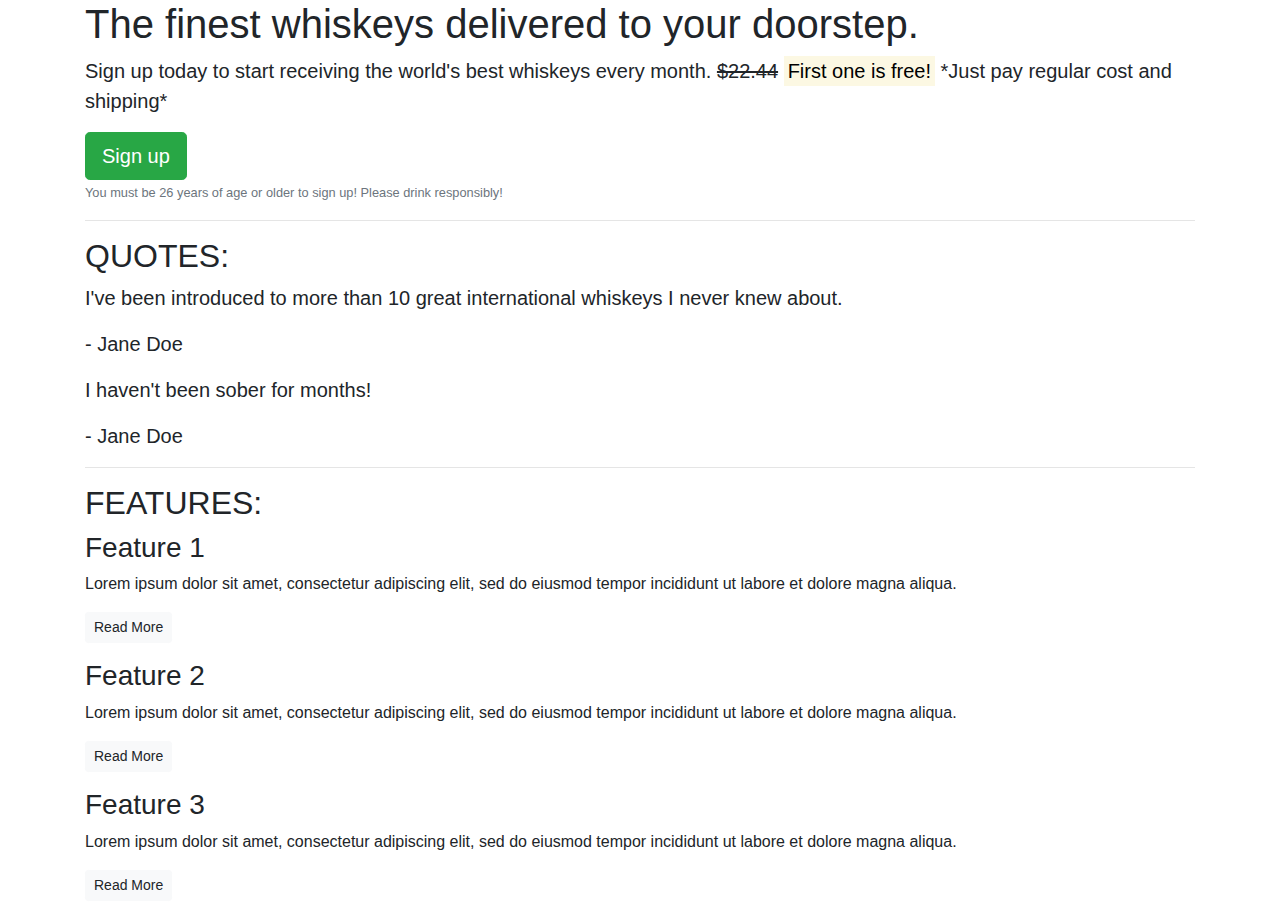
==== Whisky drop/index.html @ f699e44e "first commit for whiskydrop" ====
<!DOCTYPE html>
<html lang="en-us">

<head>
    <meta charset="utf-8">

    <title>Whiskey Drop | Taste a new whiskey every month</title>
    <meta name="viewport" content="width=device-width, initial-scale=1.0">
    <link rel="stylesheet" href="https://stackpath.bootstrapcdn.com/bootstrap/4.3.1/css/bootstrap.min.css" integrity="sha384-ggOyR0iXCbMQv3Xipma34MD+dH/1fQ784/j6cY/iJTQUOhcWr7x9JvoRxT2MZw1T" crossorigin="anonymous">
  <script src="https://stackpath.bootstrapcdn.com/bootstrap/4.3.1/js/bootstrap.min.js" integrity="sha384-JjSmVgyd0p3pXB1rRibZUAYoIIy6OrQ6VrjIEaFf/nJGzIxFDsf4x0xIM+B07jRM" crossorigin="anonymous"></script>
</head>

<body>
    <article class="container">
        <!-- Callout -->
        <section class="callout">
            <h1>The finest whiskeys delivered to your doorstep.</h1>
            <p class="lead">Sign up today to start receiving the world's best whiskeys every month. <s>$22.44</s> <strong><mark>First one is free!</mark></strong> *Just pay regular cost and shipping*</p>
            <button class="btn btn-success btn-lg">Sign up</button>
            <p class="text-muted"><small>You must be 26 years of age or older to sign up! Please drink responsibly!</small></p>
        </section>
        <!-- /.callout -->
        <hr>

        <!-- Quotes -->
        <section class="quotes">
            <h2 class="text-uppercase">Quotes:</h2>
            <blockquote class="blockquote">
                <p>I've been introduced to more than 10 great international whiskeys I never knew about.</p>
                <p>- Jane Doe</p>
            </blockquote>
            <blockquote class="blockquote">
                <p>I haven't been sober for months!</p>
                <p>- Jane Doe</p>
            </blockquote>
        </section>
        <!-- /.quotes -->
        <hr>

        <!-- Features -->
        <section class="features">
            <h2 class="text-uppercase">Features:</h2>
            <div class="feature">
                <h3>Feature 1</h3>
                <p>Lorem ipsum dolor sit amet, consectetur adipiscing elit, sed do eiusmod tempor incididunt ut labore et dolore magna aliqua.</p>
                <p><a href="" class="btn btn-sm btn-light">Read More</a></p>
            </div>
            <div class="feature">
                <h3>Feature 2</h3>
                <p>Lorem ipsum dolor sit amet, consectetur adipiscing elit, sed do eiusmod tempor incididunt ut labore et dolore magna aliqua.</p>
                <p><a href="" class="btn btn-sm btn-light">Read More</a></p>
            </div>
            <div class="feature">
                <h3>Feature 3</h3>
                <p>Lorem ipsum dolor sit amet, consectetur adipiscing elit, sed do eiusmod tempor incididunt ut labore et dolore magna aliqua.</p>
                <p><a href="" class="btn btn-sm btn-light">Read More</a></p>
            </div>
        </section>
        <!-- /.features -->
    </article>
</body>

</html>
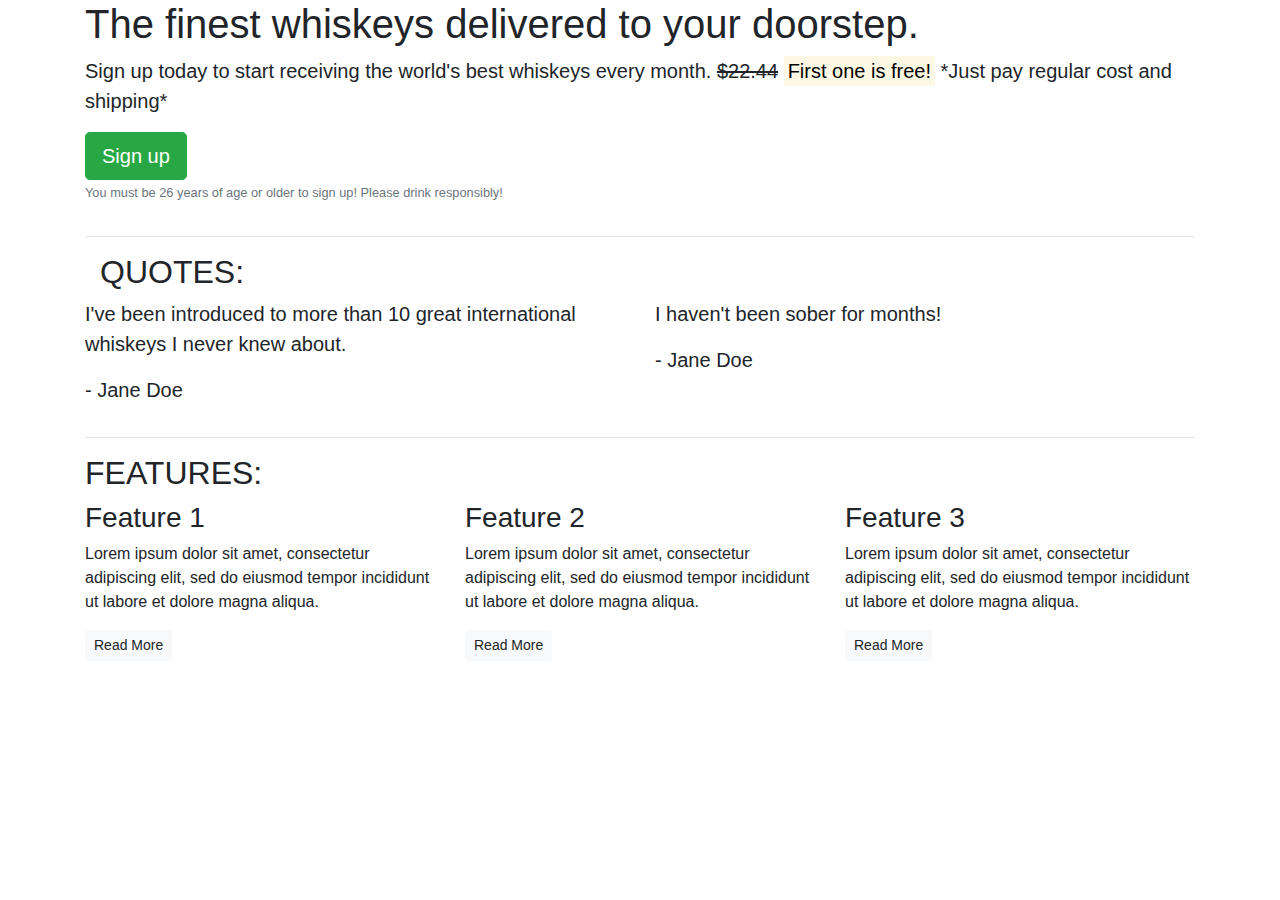
==== commit 2494d499: "part 2 of bootstrap walkthrough" ====
--- a/Whisky drop/index.html
+++ b/Whisky drop/index.html
@@ -2,62 +2,87 @@
 <html lang="en-us">
 
 <head>
-    <meta charset="utf-8">
-
-    <title>Whiskey Drop | Taste a new whiskey every month</title>
-    <meta name="viewport" content="width=device-width, initial-scale=1.0">
-    <link rel="stylesheet" href="https://stackpath.bootstrapcdn.com/bootstrap/4.3.1/css/bootstrap.min.css" integrity="sha384-ggOyR0iXCbMQv3Xipma34MD+dH/1fQ784/j6cY/iJTQUOhcWr7x9JvoRxT2MZw1T" crossorigin="anonymous">
-  <script src="https://stackpath.bootstrapcdn.com/bootstrap/4.3.1/js/bootstrap.min.js" integrity="sha384-JjSmVgyd0p3pXB1rRibZUAYoIIy6OrQ6VrjIEaFf/nJGzIxFDsf4x0xIM+B07jRM" crossorigin="anonymous"></script>
+  <meta charset="utf-8">
+  <title>Whiskey Drop | Taste a new whiskey every month</title>
+  <meta name="viewport" content="width=device-width, initial-scale=1.0">
+  <link rel="stylesheet" href="https://stackpath.bootstrapcdn.com/bootstrap/4.3.1/css/bootstrap.min.css" integrity="sha384-ggOyR0iXCbMQv3Xipma34MD+dH/1fQ784/j6cY/iJTQUOhcWr7x9JvoRxT2MZw1T" crossorigin="anonymous">
 </head>
 
 <body>
-    <article class="container">
-        <!-- Callout -->
+  <article class="container">
+    <!-- Callout -->
+    <div class="row">
+      <div class="col-12">
         <section class="callout">
-            <h1>The finest whiskeys delivered to your doorstep.</h1>
-            <p class="lead">Sign up today to start receiving the world's best whiskeys every month. <s>$22.44</s> <strong><mark>First one is free!</mark></strong> *Just pay regular cost and shipping*</p>
-            <button class="btn btn-success btn-lg">Sign up</button>
-            <p class="text-muted"><small>You must be 26 years of age or older to sign up! Please drink responsibly!</small></p>
+          <h1>The finest whiskeys delivered to your doorstep.</h1>
+          <p class="lead">Sign up today to start receiving the world's best whiskeys every month.
+            <s>$22.44</s> <strong><mark>First one is free!</mark></strong> *Just pay regular cost and shipping*</p>
+          <button class="btn btn-success btn-lg">Sign up</button>
+          <p class="text-muted"><small>You must be 26 years of age or older to sign up! Please drink responsibly!</small></p>
         </section>
-        <!-- /.callout -->
-        <hr>
+      </div>
+    </div>
+    <!-- /.callout -->
+    <hr>
 
-        <!-- Quotes -->
-        <section class="quotes">
-            <h2 class="text-uppercase">Quotes:</h2>
-            <blockquote class="blockquote">
-                <p>I've been introduced to more than 10 great international whiskeys I never knew about.</p>
-                <p>- Jane Doe</p>
-            </blockquote>
-            <blockquote class="blockquote">
-                <p>I haven't been sober for months!</p>
-                <p>- Jane Doe</p>
-            </blockquote>
-        </section>
-        <!-- /.quotes -->
-        <hr>
+    <!-- Quotes -->
+    <section class="quotes">
+      <div class="quotes">
+        <div class="col-12">
+          <h2 class="text-uppercase">Quotes:</h2>
+        </div>
+      </div>
+      <div class="row">
+        <div class="col-12 col-md-6">
+          <blockquote class="blockquote">
+            <p>I've been introduced to more than 10 great international whiskeys I never knew about.</p>
+            <p>- Jane Doe</p>
+          </blockquote>
+        </div>
+        <div class="col-12 col-md-6">
+          <blockquote class="blockquote">
+            <p>I haven't been sober for months!</p>
+            <p>- Jane Doe</p>
+          </blockquote>
+        </div>
+      </div>
+    </section>
+    <!-- /.quotes -->
+    <hr>
 
-        <!-- Features -->
-        <section class="features">
-            <h2 class="text-uppercase">Features:</h2>
-            <div class="feature">
-                <h3>Feature 1</h3>
-                <p>Lorem ipsum dolor sit amet, consectetur adipiscing elit, sed do eiusmod tempor incididunt ut labore et dolore magna aliqua.</p>
-                <p><a href="" class="btn btn-sm btn-light">Read More</a></p>
-            </div>
-            <div class="feature">
-                <h3>Feature 2</h3>
-                <p>Lorem ipsum dolor sit amet, consectetur adipiscing elit, sed do eiusmod tempor incididunt ut labore et dolore magna aliqua.</p>
-                <p><a href="" class="btn btn-sm btn-light">Read More</a></p>
-            </div>
-            <div class="feature">
-                <h3>Feature 3</h3>
-                <p>Lorem ipsum dolor sit amet, consectetur adipiscing elit, sed do eiusmod tempor incididunt ut labore et dolore magna aliqua.</p>
-                <p><a href="" class="btn btn-sm btn-light">Read More</a></p>
-            </div>
-        </section>
-        <!-- /.features -->
-    </article>
+    <!-- Features -->
+    <section class="features">
+      <div class="row">
+        <div class="col-12">
+          <h2 class="text-uppercase">Features:</h2>
+        </div>
+      </div>
+      <div class="row">
+        <div class="col-12 col-md-6 col-lg-4">
+          <div class="feature">
+            <h3>Feature 1</h3>
+            <p>Lorem ipsum dolor sit amet, consectetur adipiscing elit, sed do eiusmod tempor incididunt ut labore et dolore magna aliqua.</p>
+            <p><a href="" class="btn btn-sm btn-light">Read More</a></p>
+          </div>
+        </div>
+        <div class="col-12 col-md-6 col-lg-4">
+          <div class="feature">
+            <h3>Feature 2</h3>
+            <p>Lorem ipsum dolor sit amet, consectetur adipiscing elit, sed do eiusmod tempor incididunt ut labore et dolore magna aliqua.</p>
+            <p><a href="" class="btn btn-sm btn-light">Read More</a></p>
+          </div>
+        </div>
+        <div class="col-12 d-md-none d-lg-block col-lg-4">
+          <div class="feature">
+            <h3>Feature 3</h3>
+            <p>Lorem ipsum dolor sit amet, consectetur adipiscing elit, sed do eiusmod tempor incididunt ut labore et dolore magna aliqua.</p>
+            <p><a href="" class="btn btn-sm btn-light">Read More</a></p>
+          </div>
+        </div>
+      </div>
+    </section>
+    <!-- /.features -->
+  </article>
 </body>
 
 </html>
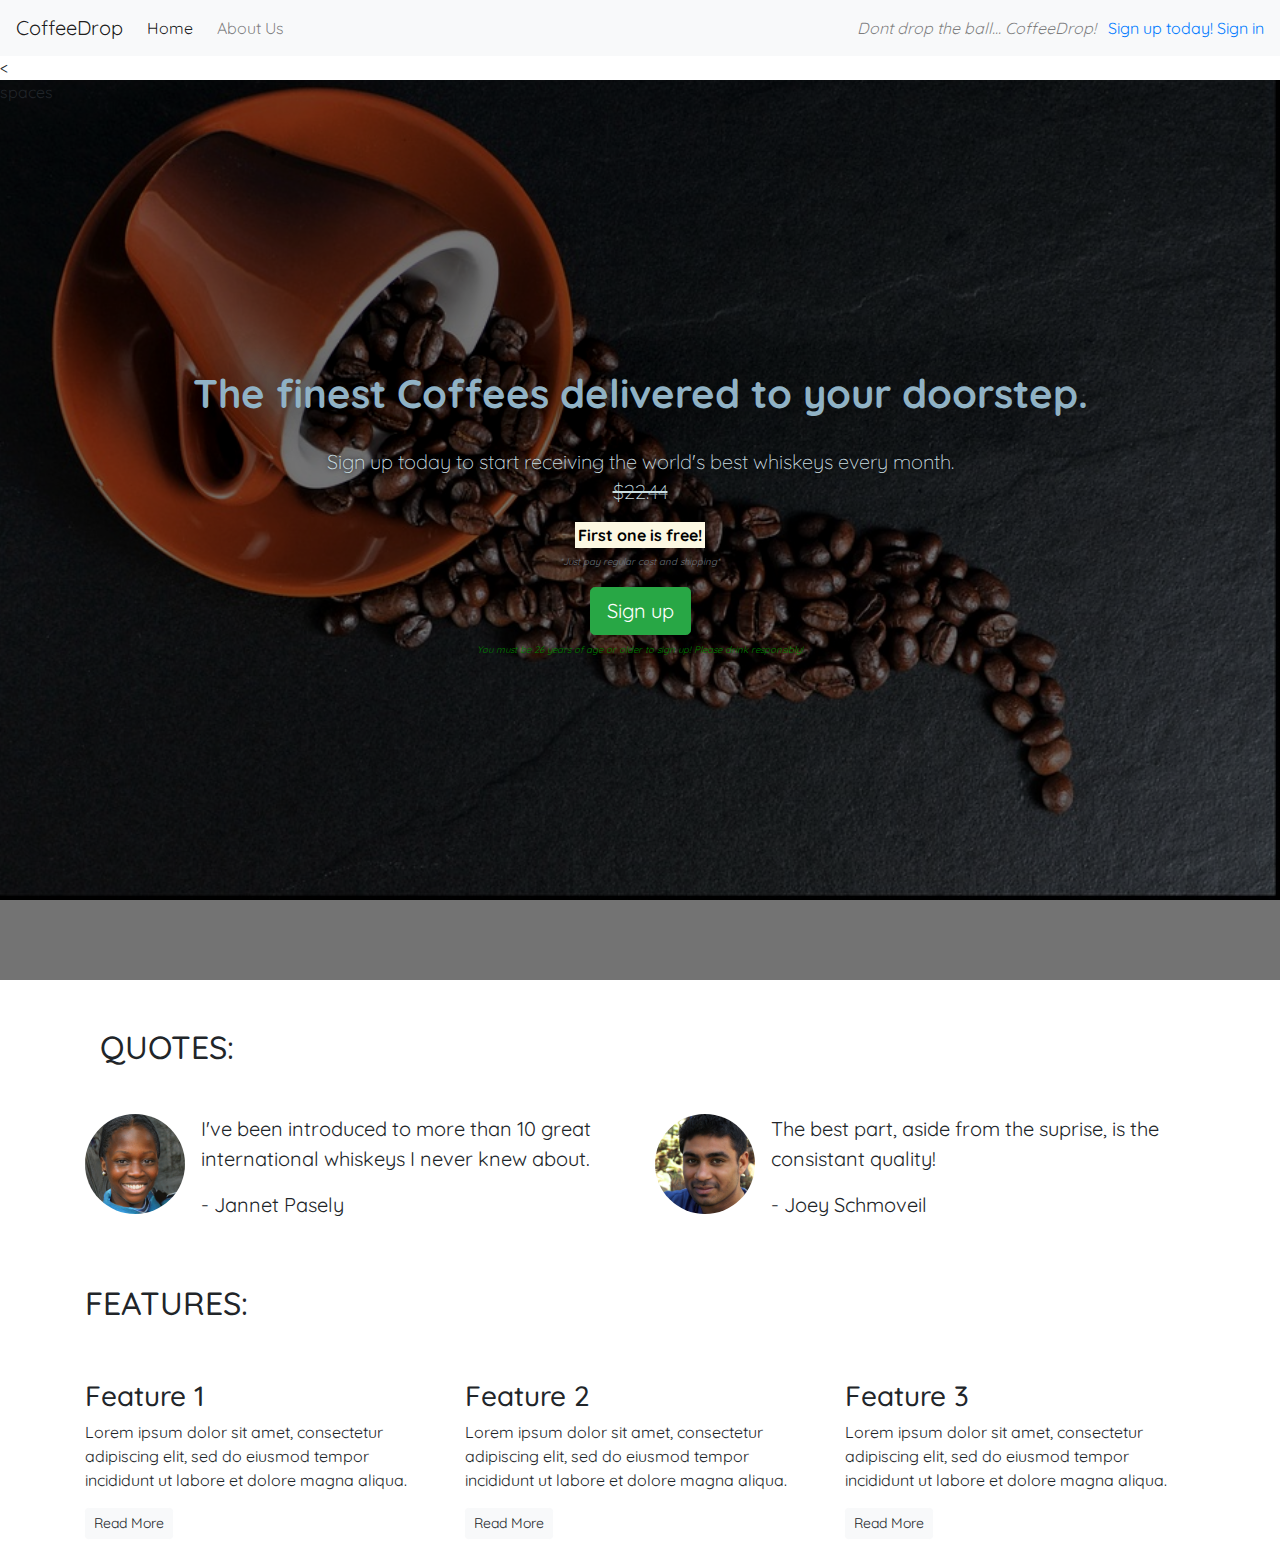
==== commit 855bbb17: "whisky drop project now changed to Coffee drop. added about page, background, and more styling using" ====
--- a/Whisky drop/index.html
+++ b/Whisky drop/index.html
@@ -2,87 +2,134 @@
 <html lang="en-us">
 
 <head>
-  <meta charset="utf-8">
-  <title>Whiskey Drop | Taste a new whiskey every month</title>
-  <meta name="viewport" content="width=device-width, initial-scale=1.0">
-  <link rel="stylesheet" href="https://stackpath.bootstrapcdn.com/bootstrap/4.3.1/css/bootstrap.min.css" integrity="sha384-ggOyR0iXCbMQv3Xipma34MD+dH/1fQ784/j6cY/iJTQUOhcWr7x9JvoRxT2MZw1T" crossorigin="anonymous">
+    <meta charset="utf-8">
+    <title>Coffee Drop | Taste a new coffee every month</title>
+    <meta name="viewport" content="width=device-width, initial-scale=1.0">
+    <link rel="stylesheet" href="https://stackpath.bootstrapcdn.com/bootstrap/4.3.1/css/bootstrap.min.css" integrity="sha384-ggOyR0iXCbMQv3Xipma34MD+dH/1fQ784/j6cY/iJTQUOhcWr7x9JvoRxT2MZw1T" crossorigin="anonymous">
+    <link rel="stylesheet" href="https://use.fontawesome.com/releases/v5.9.0/css/all.css" integrity="sha384-i1LQnF23gykqWXg6jxC2ZbCbUMxyw5gLZY6UiUS98LYV5unm8GWmfkIS6jqJfb4E" crossorigin="anonymous">
+    <link href="https://fonts.googleapis.com/css?family=Quicksand:400,700|Saira+Stencil+One&display=swap" rel="stylesheet">
+    <link rel="stylesheet" href="css/style.css" type="text/css">
 </head>
 
 <body>
-  <article class="container">
-    <!-- Callout -->
-    <div class="row">
-      <div class="col-12">
-        <section class="callout">
-          <h1>The finest whiskeys delivered to your doorstep.</h1>
-          <p class="lead">Sign up today to start receiving the world's best whiskeys every month.
-            <s>$22.44</s> <strong><mark>First one is free!</mark></strong> *Just pay regular cost and shipping*</p>
-          <button class="btn btn-success btn-lg">Sign up</button>
-          <p class="text-muted"><small>You must be 26 years of age or older to sign up! Please drink responsibly!</small></p>
-        </section>
-      </div>
-    </div>
-    <!-- /.callout -->
-    <hr>
+    <!--navigation bar-->
+    <nav class="navbar navbar-light bg-light navbar-expand-sm">
+        <a href="/" class="navbar-brand">CoffeeDrop</a>
+        <ul class="navbar-nav mr-auto">
+            <li class="active nav-item mr-2"><a class="nav-link" href="index.html">Home</a></li>
+            <li class="nav-item mr-2"><a class="nav-link" href="about.html">About Us</a></li>
+            <li class="nav-item mr-2 d-block d-sm-none"><a class="nav-link" href="/signup">Sign up</a></li>
+            <li class="nav-item mr-2 d-block d-sm-none"><a class="nav-link" href="/login">Sign in</a></li>
+        </ul>
+        <div class="d-none d-md-block">
+            <p class="navbar-text my-auto mr-2"><i>Dont drop the ball... CoffeeDrop!</i></p>
+            <a href="/signup">Sign up today!</a>
+            <a href="/login">Sign in</a>
+        </div>
+    </nav>
+    <<!--/navigation bar-->
+        <!-- Headline -->
+        <div class="container-fluid Headline-container">
+            <div class="opaque-overlay">spaces</div>
+            <div class="container mt-3">
+                <div class="row">
+                    <div class="col-12">
+                        <section class="callout jumbotron text-center">
+                            <h1 class="jumbotron-header">The finest Coffees delivered to your doorstep.</h1>
+                            <p class="lead">Sign up today to start receiving the world's best whiskeys every month.
+                                <br>
+                                <s class="d-none d-sm-block">$22.44</s>
+                                <span class="d-inline d-sm-none"><br></span>
+                                <p><strong><mark>First one is free!</mark></strong><br><small class="text-muted">*Just pay regular cost and shipping*</small></p>
+                                <button class="btn btn-success btn-lg">Sign up</button>
+                                <p class="text-muted"><small>You must be 26 years of age or older to sign up! Please drink responsibly!</small></p>
+                        </section>
+                    </div>
+                </div>
+            </div>
+        </div>
+        <!-- /.Headline-->
+        <!-- Quotes -->
+        <div class="container qotes-container">
+            <section class="quotes">
+                <div class="quotes">
+                    <div class="col-12 my-5">
+                        <h2 class="text-uppercase">Quotes:</h2>
+                    </div>
+                </div>
+                <div class="row">
+                    <div class="col-12 col-md-6">
+                        <div class="media">
+                            <div class="d-none d-sm-block">
+                                <img src="images/face1.jpeg" alt="picture of a person" class="rounded-circle mr-3" height, width=100>
+                            </div>
+                            <div class="media-body">
+                                <blockquote class="blockquote">
+                                    <p>I've been introduced to more than 10 great international whiskeys I never knew about.</p>
+                                    <p>- Jannet Pasely</p>
+                                </blockquote>
+                            </div>
+                        </div>
+                    </div>
+                    <div class="col-12 col-md-6">
+                        <div class="media">
+                            <div class="d-none d-sm-block">
+                                <img src="images/face2.jpeg" alt="picture of a person" class="rounded-circle mr-3" height, width=100>
+                            </div>
+                            <div class="media-body">
+                                <blockquote class="blockquote">
+                                    <p>The best part, aside from the suprise, is the consistant quality!</p>
+                                    <p>- Joey Schmoveil</p>
+                                </blockquote>
+                            </div>
+                        </div>
+                    </div>
+                </div>
+            </section>
+        </div>
+        <!-- /.quotes -->
+        <!-- Features -->
+        <div class="container features-container">
+            <section class="features">
+                <div class="row">
+                    <div class="col-12 my-5">
+                        <h2 class="text-uppercase">Features:</h2>
+                    </div>
+                </div>
+                <div class="row">
+                    <div class="col-12 col-md-6 col-lg-4">
+                        <div class="feature">
+                            <h3>Feature 1</h3>
+                            <p>Lorem ipsum dolor sit amet, consectetur adipiscing elit, sed do eiusmod tempor incididunt ut labore et dolore magna aliqua.</p>
+                            <p><a href="" class="btn btn-sm btn-light">Read More</a></p>
+                        </div>
+                    </div>
+                    <div class="col-12 col-md-6 col-lg-4">
+                        <div class="feature">
+                            <h3>Feature 2</h3>
+                            <p>Lorem ipsum dolor sit amet, consectetur adipiscing elit, sed do eiusmod tempor incididunt ut labore et dolore magna aliqua.</p>
+                            <p><a href="" class="btn btn-sm btn-light">Read More</a></p>
+                        </div>
+                    </div>
+                    <div class="col-12 d-md-none d-lg-block col-lg-4">
+                        <div class="feature">
+                            <h3>Feature 3</h3>
+                            <p>Lorem ipsum dolor sit amet, consectetur adipiscing elit, sed do eiusmod tempor incididunt ut labore et dolore magna aliqua.</p>
+                            <p><a href="" class="btn btn-sm btn-light">Read More</a></p>
+                        </div>
+                    </div>
+                </div>
+            </section>
+        </div>
+        <!-- /.features -->
 
-    <!-- Quotes -->
-    <section class="quotes">
-      <div class="quotes">
-        <div class="col-12">
-          <h2 class="text-uppercase">Quotes:</h2>
-        </div>
-      </div>
-      <div class="row">
-        <div class="col-12 col-md-6">
-          <blockquote class="blockquote">
-            <p>I've been introduced to more than 10 great international whiskeys I never knew about.</p>
-            <p>- Jane Doe</p>
-          </blockquote>
-        </div>
-        <div class="col-12 col-md-6">
-          <blockquote class="blockquote">
-            <p>I haven't been sober for months!</p>
-            <p>- Jane Doe</p>
-          </blockquote>
-        </div>
-      </div>
-    </section>
-    <!-- /.quotes -->
-    <hr>
-
-    <!-- Features -->
-    <section class="features">
-      <div class="row">
-        <div class="col-12">
-          <h2 class="text-uppercase">Features:</h2>
-        </div>
-      </div>
-      <div class="row">
-        <div class="col-12 col-md-6 col-lg-4">
-          <div class="feature">
-            <h3>Feature 1</h3>
-            <p>Lorem ipsum dolor sit amet, consectetur adipiscing elit, sed do eiusmod tempor incididunt ut labore et dolore magna aliqua.</p>
-            <p><a href="" class="btn btn-sm btn-light">Read More</a></p>
-          </div>
-        </div>
-        <div class="col-12 col-md-6 col-lg-4">
-          <div class="feature">
-            <h3>Feature 2</h3>
-            <p>Lorem ipsum dolor sit amet, consectetur adipiscing elit, sed do eiusmod tempor incididunt ut labore et dolore magna aliqua.</p>
-            <p><a href="" class="btn btn-sm btn-light">Read More</a></p>
-          </div>
-        </div>
-        <div class="col-12 d-md-none d-lg-block col-lg-4">
-          <div class="feature">
-            <h3>Feature 3</h3>
-            <p>Lorem ipsum dolor sit amet, consectetur adipiscing elit, sed do eiusmod tempor incididunt ut labore et dolore magna aliqua.</p>
-            <p><a href="" class="btn btn-sm btn-light">Read More</a></p>
-          </div>
-        </div>
-      </div>
-    </section>
-    <!-- /.features -->
-  </article>
 </body>
 
 </html>
+
+
+
+
+
+
+<!--<img src= alt="Background is a caramel colored mug and matching saucer. The mug is layed on its side with coffee beans softly and artistically spilling outward onto the cold slate table"-->
--- a/Whisky drop/css/style.css
+++ b/Whisky drop/css/style.css
@@ -0,0 +1,53 @@
+body {
+    font-family: "Quicksand", "sans-serif";
+}
+
+.container {}
+
+.Headline-container {
+    height: 100vh;
+    background: url("../images/headlinepic1.jpg") no-repeat bottom right fixed;
+    -webkit-background-size: cover;
+    -moz-background-size: cover;
+    -o-background-size: cover;
+    background-size: cover;
+    display: flex;
+    align-items: center;
+    justify-content: center;
+    position: relative;
+}
+
+.opaque-overlay {
+    position: absolute;
+    top: 0;
+    left: 0;
+    width: 100%;
+    height: 100%;
+    background-color: rgba(0, 0, 0, 0.55);
+}
+
+.quotes-container {}
+
+.features-container {}
+
+.jumbotron {
+    background-color: transparent;
+}
+
+.jumbotron-header {
+    color: #90b2c5;
+    text-shadow: 0px 0px 50px black;
+    font-weight: bold;
+    margin-bottom: 30px;
+}
+
+.jumbotron .lead {
+    color: #cbdfe2;
+    text-shadow: 0px 0px 5px black;
+}
+
+.jumbotron small {
+    color: green;
+    font-style: italic;
+    font-size: 60%
+}
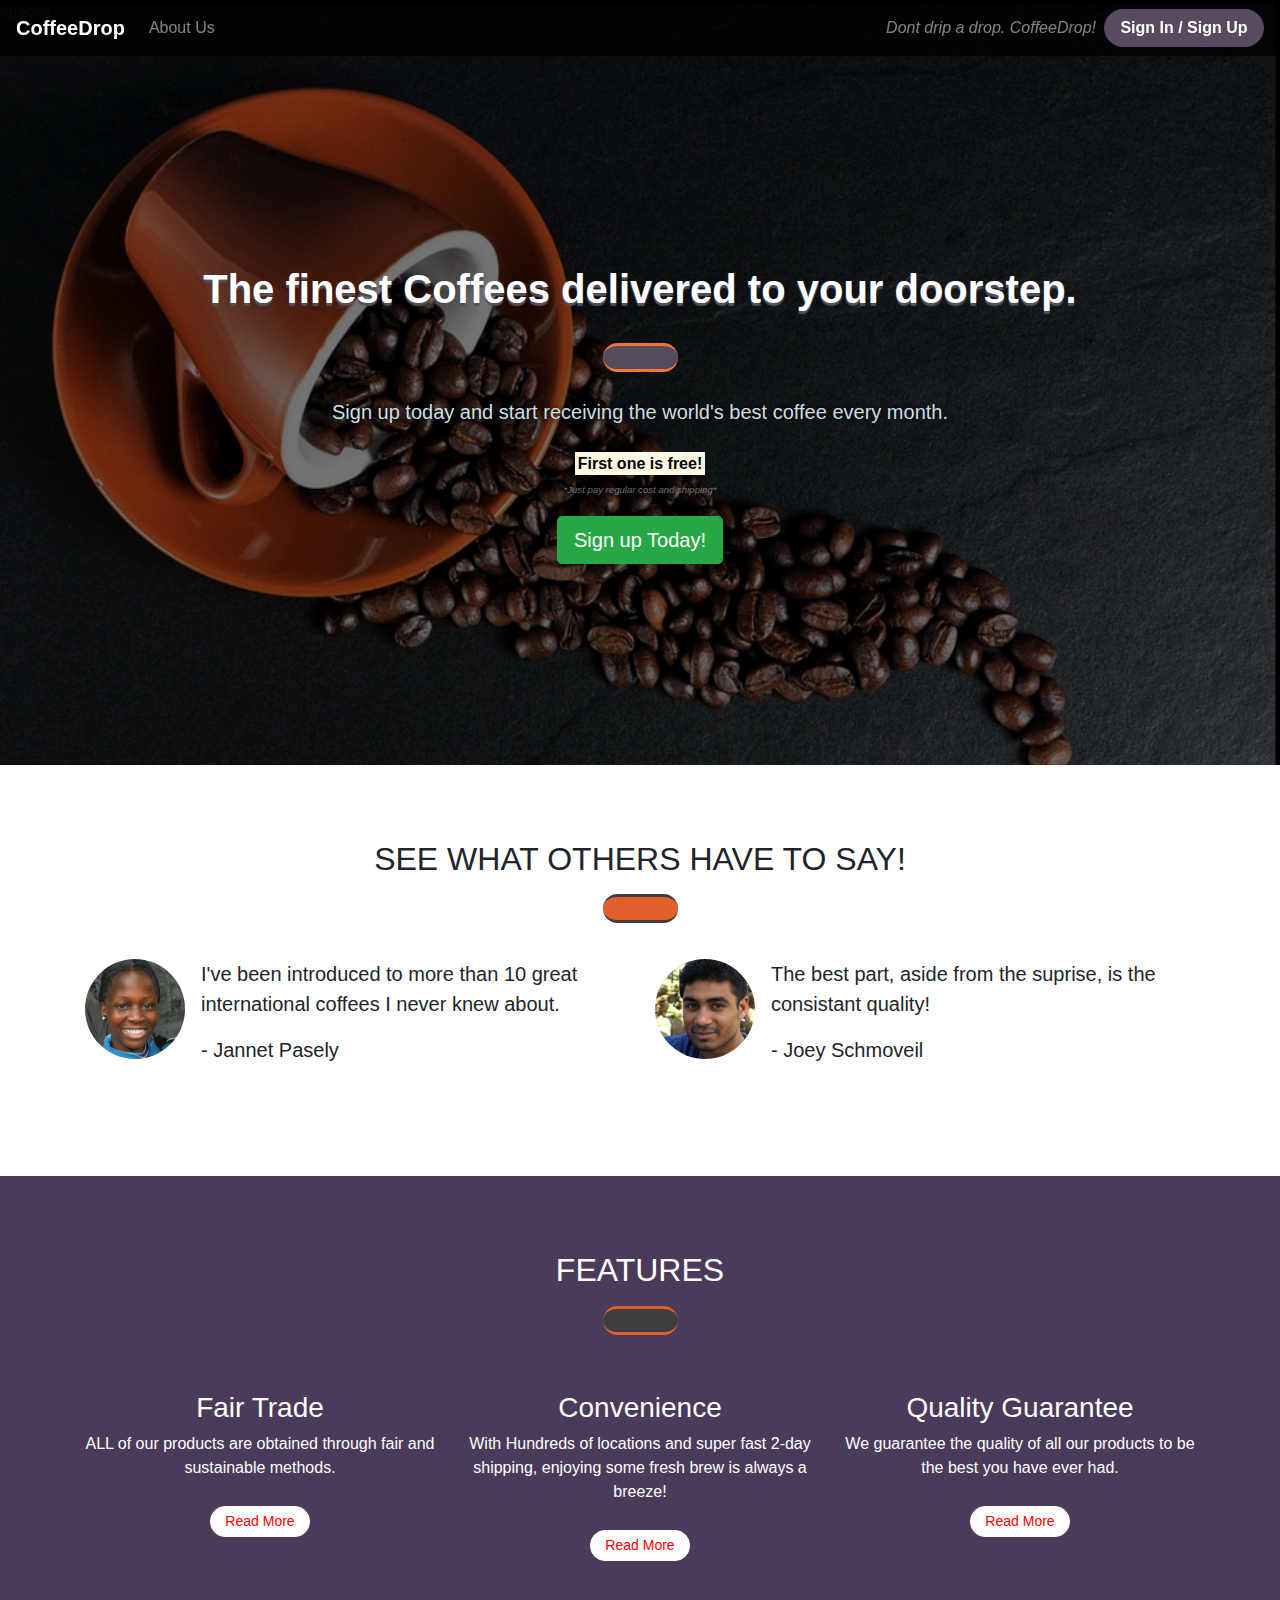
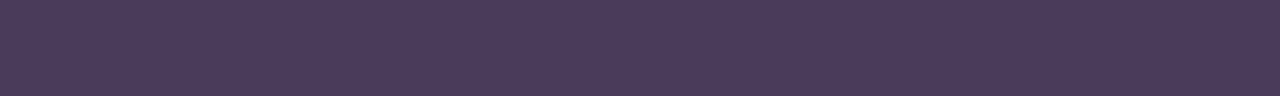
==== commit c448d49c: "final edits" ====
--- a/Whisky drop/index.html
+++ b/Whisky drop/index.html
@@ -13,59 +13,74 @@
 
 <body>
     <!--navigation bar-->
-    <nav class="navbar navbar-light bg-light navbar-expand-sm">
-        <a href="/" class="navbar-brand">CoffeeDrop</a>
-        <ul class="navbar-nav mr-auto">
-            <li class="active nav-item mr-2"><a class="nav-link" href="index.html">Home</a></li>
-            <li class="nav-item mr-2"><a class="nav-link" href="about.html">About Us</a></li>
-            <li class="nav-item mr-2 d-block d-sm-none"><a class="nav-link" href="/signup">Sign up</a></li>
-            <li class="nav-item mr-2 d-block d-sm-none"><a class="nav-link" href="/login">Sign in</a></li>
-        </ul>
-        <div class="d-none d-md-block">
-            <p class="navbar-text my-auto mr-2"><i>Dont drop the ball... CoffeeDrop!</i></p>
-            <a href="/signup">Sign up today!</a>
-            <a href="/login">Sign in</a>
-        </div>
-    </nav>
-    <<!--/navigation bar-->
-        <!-- Headline -->
-        <div class="container-fluid Headline-container">
-            <div class="opaque-overlay">spaces</div>
-            <div class="container mt-3">
-                <div class="row">
-                    <div class="col-12">
-                        <section class="callout jumbotron text-center">
-                            <h1 class="jumbotron-header">The finest Coffees delivered to your doorstep.</h1>
-                            <p class="lead">Sign up today to start receiving the world's best whiskeys every month.
-                                <br>
-                                <s class="d-none d-sm-block">$22.44</s>
-                                <span class="d-inline d-sm-none"><br></span>
-                                <p><strong><mark>First one is free!</mark></strong><br><small class="text-muted">*Just pay regular cost and shipping*</small></p>
-                                <button class="btn btn-success btn-lg">Sign up</button>
-                                <p class="text-muted"><small>You must be 26 years of age or older to sign up! Please drink responsibly!</small></p>
-                        </section>
-                    </div>
+    <div class="container-fluid navalert-container">
+        <nav class="navbar navbar-dark navbar-expand-sm">
+            <!-- Navbar brand -->
+            <a href="index.html" class="navbar-brand">CoffeeDrop</a>
+            <!-- Collapse button -->
+            <button class="navbar-toggler toggler-example" type="button" data-toggle="collapse" data-target="#navbarSupportedContent1" aria-controls="navbarSupportedContent1" aria-expanded="false" aria-label="Toggle navigation"><span
+                    class="dark-blue-text"><i class="fas fa-bars fa-1x"></i></span></button>
+            <!-- Collapsible content -->
+            <div class="collapse navbar-collapse" id="navbarSupportedContent1">
+                <!-- Links -->
+                <ul class="navbar-nav mr-auto">
+                    <li class="d-sm-none nav-item">
+                        <a class="nav-link" href="signup.html">Sign Up Today!</a>
+                    </li>
+                    <li class="nav-item">
+                        <a class="nav-link" href="about.html">About Us</a>
+                    </li>
+                </ul>
+                <!-- /Links -->
+            </div>
+            <!-- /Collapsible content -->
+            <!-- Signup button & tagline -->
+            <div class="d-none d-md-block">
+                <p class="navbar-text my-auto mr-2"><i>Dont drip a drop. CoffeeDrop!</i></p>
+            </div>
+            <div class="d-none d-sm-block">
+                <a href="/login" class="btn btn--cta btn--red">Sign In / Sign Up</a>
+            </div>
+        </nav>
+    </div>
+    <!--/navigation bar-->
+    <!-- Headline -->
+    <div class="container-fluid Headline-container ">
+        <div class="opaque-overlay">spaces</div>
+        <div class="container mt-3">
+            <div class="row">
+                <div class="col-12">
+                    <section class="callout jumbotron text-center">
+                        <h1 class="jumbotron-header">The finest Coffees delivered to your doorstep.</h1>
+                        <hr class="block-divider block-divider--purple">
+                        <p class="lead">Sign up today and start receiving the world's best coffee every month.</p>
+                        <p class="d-none d-sm-block"><strong><mark>First one is free!</mark></strong><br><small class="text-muted">*Just pay regular cost and shipping*</small></p>
+                        <button class="btn btn-success btn-lg ">Sign up Today!</button>
+                    </section>
                 </div>
             </div>
         </div>
-        <!-- /.Headline-->
-        <!-- Quotes -->
-        <div class="container qotes-container">
+    </div>
+    <!-- /.Headline-->
+    <!-- Quotes -->
+    <div class="container-wrapper">
+        <div class="container qotes-container content-container">
             <section class="quotes">
                 <div class="quotes">
-                    <div class="col-12 my-5">
-                        <h2 class="text-uppercase">Quotes:</h2>
+                    <div class="col-12 page-header ">
+                        <h2 class="text-uppercase">See what others have to say!</h2>
+                        <hr class="block-divider block-divider--orange block-divider--orange">
                     </div>
                 </div>
                 <div class="row">
                     <div class="col-12 col-md-6">
                         <div class="media">
                             <div class="d-none d-sm-block">
-                                <img src="images/face1.jpeg" alt="picture of a person" class="rounded-circle mr-3" height, width=100>
+                                <img src="images/face1.jpeg" alt="picture of a person" class="rounded-circle mr-3" height, width="100">
                             </div>
                             <div class="media-body">
                                 <blockquote class="blockquote">
-                                    <p>I've been introduced to more than 10 great international whiskeys I never knew about.</p>
+                                    <p>I've been introduced to more than 10 great international coffees I never knew about.</p>
                                     <p>- Jannet Pasely</p>
                                 </blockquote>
                             </div>
@@ -74,7 +89,7 @@
                     <div class="col-12 col-md-6">
                         <div class="media">
                             <div class="d-none d-sm-block">
-                                <img src="images/face2.jpeg" alt="picture of a person" class="rounded-circle mr-3" height, width=100>
+                                <img src="images/face2.jpeg" alt="picture of a person" class="rounded-circle mr-3" height, width="100">
                             </div>
                             <div class="media-body">
                                 <blockquote class="blockquote">
@@ -87,47 +102,54 @@
                 </div>
             </section>
         </div>
-        <!-- /.quotes -->
-        <!-- Features -->
-        <div class="container features-container">
+    </div>
+    <!-- /.quotes -->
+    <!-- Features -->
+    <div class="container-wrapper--purp container-wrapper">
+        <div class="container features-container content-container">
             <section class="features">
                 <div class="row">
-                    <div class="col-12 my-5">
-                        <h2 class="text-uppercase">Features:</h2>
+                    <div class="col-12 page-header">
+                        <h2 class="text-uppercase">Features</h2>
+                        <hr class="block-divider block-divider--grey">
                     </div>
                 </div>
                 <div class="row">
                     <div class="col-12 col-md-6 col-lg-4">
                         <div class="feature">
-                            <h3>Feature 1</h3>
-                            <p>Lorem ipsum dolor sit amet, consectetur adipiscing elit, sed do eiusmod tempor incididunt ut labore et dolore magna aliqua.</p>
+                            <h3> <i class="far fa-handshake d-none d-sm-block"></i>Fair Trade</h3>
+                            <p>ALL of our products are obtained through fair and sustainable methods.</p>
                             <p><a href="" class="btn btn-sm btn-light">Read More</a></p>
                         </div>
                     </div>
                     <div class="col-12 col-md-6 col-lg-4">
                         <div class="feature">
-                            <h3>Feature 2</h3>
-                            <p>Lorem ipsum dolor sit amet, consectetur adipiscing elit, sed do eiusmod tempor incididunt ut labore et dolore magna aliqua.</p>
+                            <h3><i class="fas fa-shipping-fast d-none d-sm-block"> <i class="fas fa-store d-none d-sm-inline"></i></i> Convenience </h3>
+                            <p>With Hundreds of locations and super fast 2-day shipping, enjoying some fresh brew is always a breeze!</p>
                             <p><a href="" class="btn btn-sm btn-light">Read More</a></p>
                         </div>
                     </div>
-                    <div class="col-12 d-md-none d-lg-block col-lg-4">
+                    <div class="col-12 col-md-6 col-lg-4">
                         <div class="feature">
-                            <h3>Feature 3</h3>
-                            <p>Lorem ipsum dolor sit amet, consectetur adipiscing elit, sed do eiusmod tempor incididunt ut labore et dolore magna aliqua.</p>
+                            <h3><i class="fas fa-coffee d-none d-sm-block"></i> Quality Guarantee</h3>
+                            <p>We guarantee the quality of all our products to be the best you have ever had. </p>
                             <p><a href="" class="btn btn-sm btn-light">Read More</a></p>
                         </div>
                     </div>
+
                 </div>
             </section>
         </div>
-        <!-- /.features -->
+    </div>
+    <!-- /.features -->
 
 </body>
 
 </html>
 
-
+<script src="https://code.jquery.com/jquery-3.3.1.slim.min.js" integrity="sha384-q8i/X+965DzO0rT7abK41JStQIAqVgRVzpbzo5smXKp4YfRvH+8abtTE1Pi6jizo" crossorigin="anonymous"></script>
+<script src="https://cdnjs.cloudflare.com/ajax/libs/popper.js/1.14.7/umd/popper.min.js" integrity="sha384-UO2eT0CpHqdSJQ6hJty5KVphtPhzWj9WO1clHTMGa3JDZwrnQq4sF86dIHNDz0W1" crossorigin="anonymous"></script>
+<script src="https://stackpath.bootstrapcdn.com/bootstrap/4.3.1/js/bootstrap.min.js" integrity="sha384-JjSmVgyd0p3pXB1rRibZUAYoIIy6OrQ6VrjIEaFf/nJGzIxFDsf4x0xIM+B07jRM" crossorigin="anonymous"></script>
 
 
 
--- a/Whisky drop/css/style.css
+++ b/Whisky drop/css/style.css
@@ -1,11 +1,46 @@
-body {
+`body {
     font-family: "Quicksand", "sans-serif";
 }
 
-.container {}
+.container-wrapper {}
+
+.container-wrapper--purp {
+    background-color: #4a3b5a;
+    color: white;
+}
+
+.content-container {
+    padding-top: 75px;
+    padding-bottom: 75px;
+}
+
+.col-12 {
+    padding-bottom: 20px;
+}
+
+.navalert-container {
+    position: fixed;
+    top: 0;
+    left: 0;
+    padding-left: 0;
+    padding-right: 0;
+    z-index: 1;
+}
+
+.navbar {
+    margin-bottom: 0;
+    border: 0;
+    width: 100%;
+    background-color: rgba(0, 0, 0, 0.75);
+}
+
+.navbar-brand {
+    font-weight: bold;
+}
 
 .Headline-container {
-    height: 100vh;
+    padding-top: 100px;
+    height: 85vh;
     background: url("../images/headlinepic1.jpg") no-repeat bottom right fixed;
     -webkit-background-size: cover;
     -moz-background-size: cover;
@@ -15,6 +50,10 @@
     align-items: center;
     justify-content: center;
     position: relative;
+}
+
+.headline-fullpage {
+    height: 100vh;
 }
 
 .opaque-overlay {
@@ -30,18 +69,29 @@
 
 .features-container {}
 
+.page-header {
+    margin-bottom: 0;
+    border-bottom: 0;
+    text-align: center;
+}
+
+.page-header h2 {
+    margin-top: 0;
+}
+
 .jumbotron {
     background-color: transparent;
 }
 
 .jumbotron-header {
-    color: #90b2c5;
-    text-shadow: 0px 0px 50px black;
+    color: #ffffff;
+    text-shadow: 0px 3px 1px #524f5d;
     font-weight: bold;
     margin-bottom: 30px;
 }
 
 .jumbotron .lead {
+    margin: 25px 0;
     color: #cbdfe2;
     text-shadow: 0px 0px 5px black;
 }
@@ -51,3 +101,74 @@
     font-style: italic;
     font-size: 60%
 }
+
+/* buttons */
+.btn--cta {
+    font-weight: bold;
+    border-radius: 23px;
+    width: 160px;
+}
+
+.btn--red {
+    color: white;
+    background-color: #584a5f;
+    border-color: #60437b;
+}
+
+.feature .btn{
+    background-color: white;
+    border-color: white;
+    border-radius: 15px;
+    min-width: 100px;
+    font-weight: 10px;
+    margin-top: 10px;
+    color: red;
+}
+
+/* Block dividers */
+.block-divider {
+    width: 75px;
+    height: 3px;
+    border: 0;
+    padding-bottom: 20px;
+}
+
+.block-divider--purple {
+    background-color: #554d5e;
+    border: 3px solid #f47534;
+    border-left: black;
+    border-right: black;
+    border-radius: 50px;
+}
+
+
+.block-divider--grey {
+    background-color: #3e3e3e;
+    border: 3px solid #e35f2c;
+    border-left: black;
+    border-right: black;
+    border-radius: 50px;
+}
+
+.block-divider--white {
+    background-color: white;
+}
+
+.block-divider--orange {
+    background-color: #e35f2c ;
+    border: 3px solid #3e3e3e;
+    border-left: black;
+    border-right: black;
+    border-radius: 50px;
+}
+
+.feature {
+    text-align: center;
+    margin-bottom: 40px;
+}
+
+.feature i{
+    margin-bottom: 20px;
+    font-size: 45px;
+    line-height: 45px;
+}
